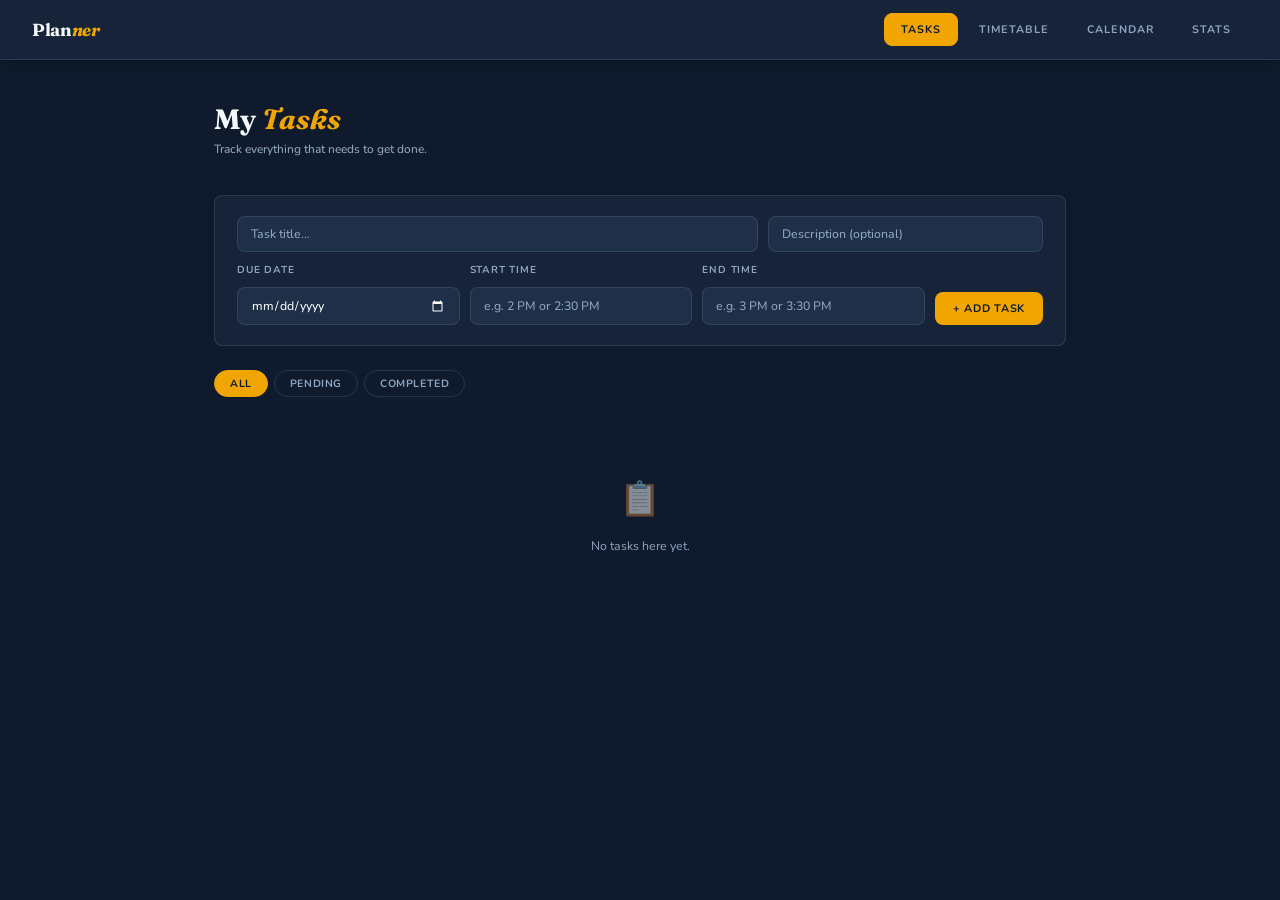
==== index.html @ 4e7e7e3a "planner frontend" ====
<!DOCTYPE html>
<html lang="en">

<head>
    <meta charset="UTF-8">
    <meta name="viewport" content="width=device-width, initial-scale=1.0">
    <title>Planner — Tasks</title>
    <link rel="stylesheet" href="/static/style.css">
</head>

<body>

    <nav>
        <a class="nav-brand" href="/">Plan<em>ner</em></a>
        <div class="nav-links">
            <a class="nav-link active" href="/">Tasks</a>
            <a class="nav-link" href="/timetable">Timetable</a>
            <a class="nav-link" href="/calendar">Calendar</a>
            <a class="nav-link" href="/stats">Stats</a>
        </div>
    </nav>

    <div class="page">

        <div class="page-header">
            <h1 class="page-title">My <em>Tasks</em></h1>
            <p class="page-sub">Track everything that needs to get done.</p>
        </div>

        <form class="add-form" id="add-form">

            <div class="form-row">
                <input id="f-title" class="form-input" type="text" placeholder="Task title…" required maxlength="120"
                    style="flex:2">
                <input id="f-desc" class="form-input" type="text" placeholder="Description (optional)">
            </div>

            <div class="form-row">

                <div style="display:flex;flex-direction:column;gap:4px;flex:1;min-width:140px">
                    <label class="form-label">Due Date</label>
                    <input id="f-due" class="form-input" type="date">
                </div>

                <div style="display:flex;flex-direction:column;gap:4px;flex:1;min-width:140px">
                    <label class="form-label">Start Time</label>
                    <input id="f-start" class="form-input" type="text" placeholder="e.g. 2 PM or 2:30 PM">
                </div>

                <div style="display:flex;flex-direction:column;gap:4px;flex:1;min-width:140px">
                    <label class="form-label">End Time</label>
                    <input id="f-end" class="form-input" type="text" placeholder="e.g. 3 PM or 3:30 PM">
                </div>

                <div style="display:flex;align-items:flex-end">
                    <button type="submit" class="btn btn-primary">+ Add Task</button>
                </div>

            </div>

        </form>

        <div class="filters">
            <button class="filter-btn active" data-filter="all">All</button>
            <button class="filter-btn" data-filter="pending">Pending</button>
            <button class="filter-btn" data-filter="completed">Completed</button>
        </div>

        <div id="task-list"></div>

    </div>

    <div id="toast"></div>
    <!-- db.js must load before script.js -->
    <script src="/static/db.js"></script>
    <script src="/static/script.js"></script>

</body>

</html>
---- static/style.css ----
@import url('https://fonts.googleapis.com/css2?family=Fraunces:ital,opsz,wght@0,9..144,300;0,9..144,600;0,9..144,700;1,9..144,300&family=IBM+Plex+Mono:wght@400;600&family=Nunito:wght@400;500;600;700&display=swap');

*, *::before, *::after { box-sizing: border-box; margin: 0; padding: 0; }

:root {
  --navy:    #0f1b2d;
  --navy2:   #162338;
  --navy3:   #1e2f47;
  --navy4:   #253957;
  --amber:   #f0a500;
  --amber2:  #ffc840;
  --amber-bg:#fff8e6;
  --slate:   #8ea4c0;
  --slate2:  #b4c7dc;
  --white:   #f5f8fc;
  --red:     #e05252;
  --green:   #3db87a;
  --border:  rgba(142,164,192,0.18);
  --border2: rgba(142,164,192,0.32);
  --shadow:  0 2px 12px rgba(15,27,45,0.25);
  --shadow2: 0 8px 32px rgba(15,27,45,0.35);
  --radius:  8px;
  --nav-h:   60px;
}

html { font-size: 14px; scroll-behavior: smooth; }

body {
  font-family: 'Nunito', sans-serif;
  background: var(--navy);
  color: var(--white);
  min-height: 100vh;
  line-height: 1.6;
}

/* ════════════════════════════════
   NAV
════════════════════════════════ */
nav {
  position: sticky; top: 0; z-index: 200;
  height: var(--nav-h);
  background: var(--navy2);
  border-bottom: 1px solid var(--border);
  display: flex; align-items: center;
  padding: 0 32px; gap: 0;
  box-shadow: 0 1px 20px rgba(0,0,0,0.3);
}

.nav-brand {
  font-family: 'Fraunces', serif;
  font-size: 1.25rem; font-weight: 700;
  color: var(--white);
  text-decoration: none;
  margin-right: auto;
  letter-spacing: -0.02em;
}

.nav-brand em { color: var(--amber); font-style: italic; }

.nav-links { display: flex; gap: 4px; }

.nav-link {
  text-decoration: none;
  color: var(--slate);
  font-size: 0.78rem; font-weight: 700;
  text-transform: uppercase; letter-spacing: 1px;
  padding: 7px 16px;
  border-radius: var(--radius);
  transition: all 0.18s;
  border: 1px solid transparent;
}

.nav-link:hover { color: var(--white); background: var(--navy3); }

.nav-link.active {
  color: var(--navy);
  background: var(--amber);
  border-color: var(--amber);
}

/* ════════════════════════════════
   LAYOUT
════════════════════════════════ */
.page {
  max-width: 900px; margin: 0 auto;
  padding: 44px 24px 80px;
}

.page-header { margin-bottom: 36px; }

.page-title {
  font-family: 'Fraunces', serif;
  font-size: 2rem; font-weight: 700;
  line-height: 1.1; color: var(--white);
  margin-bottom: 5px;
}

.page-title em { color: var(--amber); font-style: italic; }

.page-sub {
  color: var(--slate);
  font-size: 0.85rem; font-weight: 500;
}

/* ════════════════════════════════
   CARD BASE
════════════════════════════════ */
.card {
  background: var(--navy2);
  border: 1px solid var(--border);
  border-radius: var(--radius);
  padding: 20px 22px;
  box-shadow: var(--shadow);
}

/* ════════════════════════════════
   ADD TASK FORM
════════════════════════════════ */
.add-form {
  background: var(--navy2);
  border: 1px solid var(--border);
  border-radius: var(--radius);
  padding: 20px 22px;
  margin-bottom: 24px;
  box-shadow: var(--shadow);
}

.form-row {
  display: flex; gap: 10px; flex-wrap: wrap;
  margin-bottom: 10px;
}

.form-row:last-child { margin-bottom: 0; }

.form-input {
  flex: 1; min-width: 140px;
  background: var(--navy3);
  border: 1px solid var(--border);
  border-radius: var(--radius);
  padding: 9px 13px;
  font-family: 'Nunito', sans-serif;
  font-size: 0.88rem; font-weight: 500;
  color: var(--white);
  outline: none;
  transition: border-color 0.2s, box-shadow 0.2s;
}

.form-input::placeholder { color: var(--slate); }

.form-input:focus {
  border-color: var(--amber);
  box-shadow: 0 0 0 3px rgba(240,165,0,0.15);
}

.form-input[type="date"],
.form-input[type="time"] {
  cursor: pointer;
  color-scheme: dark;
}

.form-label {
  display: block;
  font-size: 0.72rem; font-weight: 700;
  text-transform: uppercase; letter-spacing: 0.8px;
  color: var(--slate);
  margin-bottom: 5px;
}

/* Buttons */
.btn {
  display: inline-flex; align-items: center; gap: 6px;
  padding: 9px 18px;
  border: none; border-radius: var(--radius);
  font-family: 'Nunito', sans-serif;
  font-size: 0.78rem; font-weight: 700;
  text-transform: uppercase; letter-spacing: 0.7px;
  cursor: pointer; transition: all 0.18s;
  white-space: nowrap;
}

.btn-primary {
  background: var(--amber); color: var(--navy);
}
.btn-primary:hover {
  background: var(--amber2);
  transform: translateY(-1px);
  box-shadow: 0 4px 14px rgba(240,165,0,0.35);
}

.btn-ghost {
  background: var(--navy3); color: var(--slate2);
  border: 1px solid var(--border);
}
.btn-ghost:hover { background: var(--navy4); color: var(--white); }

.btn-danger {
  background: transparent; color: var(--red);
  border: 1px solid rgba(224,82,82,0.25);
}
.btn-danger:hover { background: rgba(224,82,82,0.12); }

.btn-sm { padding: 5px 11px; font-size: 0.72rem; }

/* ════════════════════════════════
   FILTERS
════════════════════════════════ */
.filters {
  display: flex; gap: 6px; margin-bottom: 20px; flex-wrap: wrap;
}

.filter-btn {
  padding: 5px 15px;
  border: 1px solid var(--border);
  border-radius: 20px;
  background: transparent; color: var(--slate);
  font-family: 'Nunito', sans-serif;
  font-size: 0.75rem; font-weight: 700;
  text-transform: uppercase; letter-spacing: 0.6px;
  cursor: pointer; transition: all 0.18s;
}

.filter-btn:hover { border-color: var(--slate2); color: var(--white); }
.filter-btn.active {
  background: var(--amber); color: var(--navy);
  border-color: var(--amber);
}

/* ════════════════════════════════
   TASK CARDS
════════════════════════════════ */
#task-list { display: flex; flex-direction: column; gap: 7px; }

.task-card {
  background: var(--navy2);
  border: 1px solid var(--border);
  border-radius: var(--radius);
  padding: 13px 16px;
  display: flex; align-items: flex-start; gap: 13px;
  box-shadow: 0 1px 6px rgba(0,0,0,0.2);
  transition: all 0.2s;
  animation: fadeUp 0.22s ease;
}

@keyframes fadeUp {
  from { opacity:0; transform:translateY(-6px); }
  to   { opacity:1; transform:translateY(0); }
}

.task-card:hover {
  border-color: var(--border2);
  box-shadow: 0 4px 18px rgba(0,0,0,0.3);
  transform: translateY(-1px);
}

.task-card.done    { opacity: 0.55; }
.task-card.overdue { border-left: 3px solid var(--red); }
.task-card.today-task { border-left: 3px solid var(--amber); }

/* Checkbox */
.task-check {
  width: 17px; height: 17px; flex-shrink: 0; margin-top: 2px;
  border: 2px solid var(--border2); border-radius: 4px;
  cursor: pointer; appearance: none;
  background: transparent;
  transition: all 0.18s; position: relative;
}

.task-check:hover { border-color: var(--green); }

.task-check:checked {
  background: var(--green); border-color: var(--green);
}

.task-check:checked::after {
  content: '✓';
  position: absolute; top: -2px; left: 2px;
  font-size: 11px; font-weight: 700; color: white;
}

.task-body { flex: 1; min-width: 0; }

.task-title {
  font-weight: 700; font-size: 0.92rem;
  color: var(--white); margin-bottom: 2px;
}

.task-card.done .task-title {
  text-decoration: line-through; color: var(--slate);
}

.task-desc { font-size: 0.8rem; color: var(--slate); font-weight: 400; }

.task-meta {
  display: flex; align-items: center; gap: 8px;
  margin-top: 5px; flex-wrap: wrap;
}

.meta-chip {
  font-family: 'IBM Plex Mono', monospace;
  font-size: 0.7rem;
  padding: 2px 8px;
  border-radius: 4px;
  font-weight: 600;
}

.chip-date  { background: rgba(142,164,192,0.12); color: var(--slate2); }
.chip-time  { background: rgba(240,165,0,0.12);   color: var(--amber); }
.chip-overdue { background: rgba(224,82,82,0.15); color: var(--red); }
.chip-today   { background: rgba(240,165,0,0.15); color: var(--amber2); }

.task-actions { display: flex; gap: 5px; flex-shrink: 0; }

/* Inline edit */
.edit-input {
  background: transparent;
  border: none; border-bottom: 1px solid var(--amber);
  color: var(--white);
  font-family: 'Nunito', sans-serif;
  font-size: 0.92rem; font-weight: 700;
  outline: none; width: 100%;
  padding-bottom: 2px;
}

/* Empty */
.empty {
  text-align: center; padding: 56px 20px;
  color: var(--slate);
}

.empty-icon { font-size: 2.4rem; margin-bottom: 10px; opacity: 0.5; }
.empty p    { font-size: 0.88rem; }

/* ════════════════════════════════
   TIMETABLE
════════════════════════════════ */
.tt-date-nav {
  display: flex; align-items: center; gap: 12px;
  margin-bottom: 24px;
}

.tt-date-label {
  font-family: 'Fraunces', serif;
  font-size: 1.3rem; font-weight: 700;
  flex: 1;
}

.tt-grid {
  display: flex; flex-direction: column; gap: 0;
  border: 1px solid var(--border);
  border-radius: var(--radius);
  overflow: hidden;
}

.tt-row {
  display: flex; align-items: stretch;
  border-bottom: 1px solid var(--border);
  min-height: 56px;
  transition: background 0.18s;
  position: relative;
}

.tt-row:last-child { border-bottom: none; }

.tt-row.current-hour {
  background: rgba(240,165,0,0.06);
}

.tt-row.current-hour .tt-hour {
  color: var(--amber);
  border-right-color: var(--amber);
}

.tt-hour {
  width: 80px; flex-shrink: 0;
  font-family: 'IBM Plex Mono', monospace;
  font-size: 0.72rem; font-weight: 600;
  color: var(--slate);
  padding: 8px 12px;
  border-right: 1px solid var(--border);
  display: flex; align-items: flex-start;
  background: var(--navy2);
}

.tt-slot {
  flex: 1; padding: 6px 10px;
  display: flex; flex-wrap: wrap; gap: 5px;
  align-items: center; min-height: 56px;
  background: var(--navy3);
  cursor: pointer; transition: background 0.15s;
  position: relative;
}

.tt-slot:hover { background: var(--navy4); }

.tt-slot.has-tasks { background: var(--navy3); }

/* Add button hint on hover */
.tt-slot::after {
  content: '+ add';
  position: absolute; right: 10px; top: 50%; transform: translateY(-50%);
  font-size: 0.68rem; font-weight: 700;
  color: var(--slate);
  opacity: 0; transition: opacity 0.18s;
  text-transform: uppercase; letter-spacing: 0.5px;
  pointer-events: none;
}

.tt-slot:hover::after { opacity: 1; }

.tt-task-pill {
  display: inline-flex; align-items: center; gap: 7px;
  background: var(--navy4);
  border: 1px solid var(--border2);
  border-radius: 5px;
  padding: 4px 10px;
  font-size: 0.8rem; font-weight: 600;
  color: var(--white);
  max-width: 320px;
  transition: all 0.18s;
  cursor: default;
}

.tt-task-pill:hover { border-color: var(--amber); }

.tt-task-pill.done {
  opacity: 0.45;
  text-decoration: line-through;
  color: var(--slate);
}

.tt-pill-dot {
  width: 7px; height: 7px; border-radius: 50%;
  background: var(--amber); flex-shrink: 0;
}

.tt-pill-dot.done { background: var(--green); }

.tt-task-pill .del-pill {
  font-size: 0.7rem; color: var(--slate);
  background: none; border: none; cursor: pointer;
  padding: 0 0 0 3px;
  transition: color 0.15s;
  line-height: 1;
}

.tt-task-pill .del-pill:hover { color: var(--red); }

/* Current time marker */
.tt-now-line {
  position: absolute; left: 80px; right: 0;
  height: 2px; background: var(--amber);
  pointer-events: none; z-index: 10;
}

.tt-now-line::before {
  content: '';
  position: absolute; left: -5px; top: -4px;
  width: 10px; height: 10px;
  border-radius: 50%; background: var(--amber);
}

/* ════════════════════════════════
   CALENDAR
════════════════════════════════ */
.cal-nav {
  display: flex; align-items: center; justify-content: space-between;
  margin-bottom: 20px;
}

.cal-month-title {
  font-family: 'Fraunces', serif;
  font-size: 1.3rem; font-weight: 700;
}

.cal-header {
  display: grid; grid-template-columns: repeat(7,1fr);
  gap: 4px; margin-bottom: 4px;
}

.cal-day-name {
  text-align: center;
  font-size: 0.7rem; font-weight: 700;
  text-transform: uppercase; letter-spacing: 0.8px;
  color: var(--slate); padding: 8px 0;
}

.cal-grid { display: grid; grid-template-columns: repeat(7,1fr); gap: 4px; }

.cal-cell {
  min-height: 80px;
  background: var(--navy2);
  border: 1px solid var(--border);
  border-radius: var(--radius);
  padding: 7px 6px;
  cursor: pointer; transition: all 0.18s;
  position: relative; overflow: hidden;
}

.cal-cell.empty { background: transparent; border-color: transparent; cursor: default; pointer-events: none; }
.cal-cell:not(.empty):hover { border-color: var(--border2); box-shadow: 0 4px 12px rgba(0,0,0,0.25); }
.cal-cell.today  { border-color: var(--amber); }
.cal-cell.has-task { background: var(--navy3); }
.cal-cell.has-overdue { border-left: 3px solid var(--red); }
.cal-cell.selected { border-color: var(--amber); box-shadow: 0 0 0 2px rgba(240,165,0,0.3); }

.cal-num {
  font-family: 'IBM Plex Mono', monospace;
  font-size: 0.82rem; font-weight: 600;
  color: var(--slate2); margin-bottom: 4px;
  display: flex; align-items: center; justify-content: center;
  width: 22px; height: 22px;
}

.cal-cell.today .cal-num {
  background: var(--amber); color: var(--navy);
  border-radius: 50%; font-size: 0.75rem;
}

.cal-dot {
  font-size: 0.65rem; font-weight: 700;
  padding: 1px 5px; border-radius: 3px;
  margin-bottom: 2px;
  overflow: hidden; text-overflow: ellipsis; white-space: nowrap;
  background: rgba(142,164,192,0.1); color: var(--slate2);
}

.cal-dot.overdue { background: rgba(224,82,82,0.15); color: var(--red); }
.cal-dot.done    { background: rgba(61,184,122,0.1); color: var(--green); text-decoration: line-through; }

/* Day detail panel */
.day-panel {
  margin-top: 20px;
  background: var(--navy2);
  border: 1px solid var(--border);
  border-radius: var(--radius);
  padding: 20px 22px;
  display: none;
  animation: fadeUp 0.2s ease;
}

.day-panel.open { display: block; }

.day-panel-title {
  font-family: 'Fraunces', serif;
  font-size: 1.05rem; font-weight: 700;
  margin-bottom: 14px;
  padding-bottom: 10px; border-bottom: 1px solid var(--border);
}

/* Legend */
.cal-legend {
  display: flex; gap: 18px; margin-top: 16px; flex-wrap: wrap;
}

.legend-item {
  display: flex; align-items: center; gap: 6px;
  font-size: 0.75rem; color: var(--slate); font-weight: 600;
}

.legend-dot {
  width: 10px; height: 10px; border-radius: 2px;
}

/* ════════════════════════════════
   STATS
════════════════════════════════ */
.stats-grid {
  display: grid;
  grid-template-columns: repeat(auto-fill, minmax(160px,1fr));
  gap: 12px; margin-bottom: 32px;
}

.stat-card {
  background: var(--navy2);
  border: 1px solid var(--border);
  border-radius: var(--radius);
  padding: 20px 18px;
  box-shadow: var(--shadow);
  transition: transform 0.18s, box-shadow 0.18s;
}

.stat-card:hover { transform: translateY(-2px); box-shadow: var(--shadow2); }

.stat-val {
  font-family: 'Fraunces', serif;
  font-size: 2.4rem; font-weight: 700; line-height: 1;
  margin-bottom: 4px;
}

.stat-label {
  font-size: 0.72rem; font-weight: 700;
  text-transform: uppercase; letter-spacing: 0.7px;
  color: var(--slate);
}

.stat-card.amber .stat-val { color: var(--amber); }
.stat-card.green .stat-val { color: var(--green); }
.stat-card.red   .stat-val { color: var(--red); }

/* Progress */
.progress-wrap { margin-bottom: 32px; }

.progress-head {
  display: flex; justify-content: space-between;
  margin-bottom: 8px;
}

.progress-head span {
  font-size: 0.75rem; font-weight: 700;
  text-transform: uppercase; letter-spacing: 0.6px; color: var(--slate);
}

.progress-head strong {
  font-family: 'Fraunces', serif; font-size: 1.3rem;
}

.progress-track {
  height: 9px; background: var(--navy3);
  border-radius: 10px; overflow: hidden;
}

.progress-fill {
  height: 100%; border-radius: 10px;
  background: linear-gradient(90deg, var(--amber), var(--amber2));
  transition: width 0.9s cubic-bezier(0.4,0,0.2,1);
}

/* Bar chart */
.chart-section {
  background: var(--navy2);
  border: 1px solid var(--border);
  border-radius: var(--radius);
  padding: 22px;
  box-shadow: var(--shadow);
}

.chart-title {
  font-family: 'Fraunces', serif;
  font-size: 1rem; margin-bottom: 20px;
}

.bar-chart {
  display: flex; align-items: flex-end; gap: 10px;
  height: 130px; padding-bottom: 26px; position: relative;
}

.bar-chart::after {
  content: '';
  position: absolute; bottom: 26px; left: 0; right: 0;
  height: 1px; background: var(--border);
}

.bar-col { flex: 1; display: flex; flex-direction: column; align-items: center; gap: 4px; }

.bar {
  width: 100%; min-height: 4px; border-radius: 4px 4px 0 0;
  background: linear-gradient(0deg, var(--amber), var(--amber2));
  position: relative;
  transition: height 0.5s cubic-bezier(0.4,0,0.2,1);
}

.bar:hover::after {
  content: attr(data-v);
  position: absolute; top: -24px; left: 50%; transform: translateX(-50%);
  background: var(--amber); color: var(--navy);
  font-size: 11px; font-weight: 700;
  padding: 2px 7px; border-radius: 3px; white-space: nowrap;
}

.bar-label {
  font-family: 'IBM Plex Mono', monospace;
  font-size: 0.68rem; font-weight: 600; color: var(--slate);
  text-transform: uppercase;
}

/* ════════════════════════════════
   MODAL (for timetable add)
════════════════════════════════ */
.modal-overlay {
  position: fixed; inset: 0;
  background: rgba(10,16,28,0.75);
  backdrop-filter: blur(4px);
  display: flex; align-items: center; justify-content: center;
  z-index: 500; opacity: 0; pointer-events: none;
  transition: opacity 0.22s;
}

.modal-overlay.open { opacity: 1; pointer-events: all; }

.modal {
  background: var(--navy2);
  border: 1px solid var(--border2);
  border-radius: 12px;
  padding: 28px 26px;
  width: 420px; max-width: 96vw;
  box-shadow: var(--shadow2);
  transform: scale(0.96) translateY(10px);
  transition: transform 0.22s cubic-bezier(0.34,1.56,0.64,1);
}

.modal-overlay.open .modal {
  transform: scale(1) translateY(0);
}

.modal-title {
  font-family: 'Fraunces', serif;
  font-size: 1.15rem; margin-bottom: 20px;
  padding-bottom: 12px; border-bottom: 1px solid var(--border);
}

.modal-actions {
  display: flex; gap: 8px; justify-content: flex-end;
  margin-top: 20px; padding-top: 16px;
  border-top: 1px solid var(--border);
}

/* ════════════════════════════════
   TOAST
════════════════════════════════ */
#toast {
  position: fixed; bottom: 26px; left: 50%;
  transform: translateX(-50%) translateY(70px);
  background: var(--amber); color: var(--navy);
  padding: 10px 22px; border-radius: 30px;
  font-size: 0.82rem; font-weight: 700;
  box-shadow: 0 8px 24px rgba(240,165,0,0.35);
  transition: transform 0.3s cubic-bezier(0.34,1.56,0.64,1);
  z-index: 999; pointer-events: none; white-space: nowrap;
}

#toast.show { transform: translateX(-50%) translateY(0); }

/* ════════════════════════════════
   RESPONSIVE
════════════════════════════════ */
@media (max-width: 600px) {
  nav { padding: 0 14px; }
  .nav-brand { font-size: 1rem; }
  .nav-link { padding: 6px 10px; font-size: 0.7rem; letter-spacing: 0.5px; }
  .page { padding: 24px 12px 60px; }
  .page-title { font-size: 1.5rem; }
  .form-row { flex-direction: column; }
  .stats-grid { grid-template-columns: 1fr 1fr; }
  .cal-cell { min-height: 56px; }
  .cal-dot { display: none; }
  .tt-hour { width: 54px; font-size: 0.65rem; padding: 8px 6px; }
}
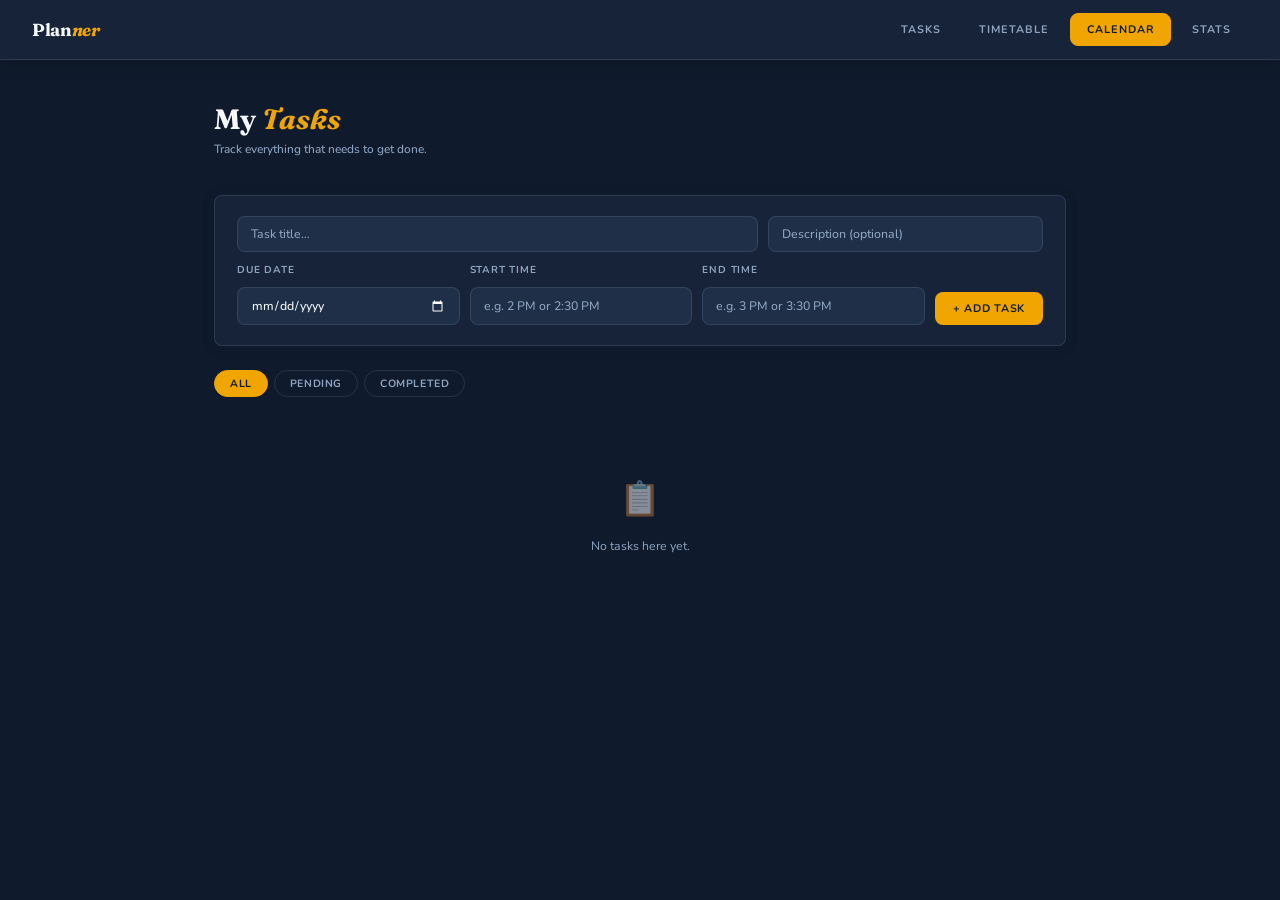
==== commit 47035ca1: "fix github pages paths" ====
--- a/index.html
+++ b/index.html
@@ -5,7 +5,7 @@
     <meta charset="UTF-8">
     <meta name="viewport" content="width=device-width, initial-scale=1.0">
     <title>Planner — Tasks</title>
-    <link rel="stylesheet" href="/static/style.css">
+    <link rel="stylesheet" href="static/style.css">
 </head>
 
 <body>
@@ -13,10 +13,10 @@
     <nav>
         <a class="nav-brand" href="/">Plan<em>ner</em></a>
         <div class="nav-links">
-            <a class="nav-link active" href="/">Tasks</a>
-            <a class="nav-link" href="/timetable">Timetable</a>
-            <a class="nav-link" href="/calendar">Calendar</a>
-            <a class="nav-link" href="/stats">Stats</a>
+            <a class="nav-link" href="index.html">Tasks</a>
+            <a class="nav-link" href="timetable.html">Timetable</a>
+            <a class="nav-link active" href="calendar.html">Calendar</a>
+            <a class="nav-link" href="stats.html">Stats</a>
         </div>
     </nav>
 
@@ -72,8 +72,8 @@
 
     <div id="toast"></div>
     <!-- db.js must load before script.js -->
-    <script src="/static/db.js"></script>
-    <script src="/static/script.js"></script>
+    <script src="static/db.js"></script>
+    <script src="static/script.js"></script>
 
 </body>
 
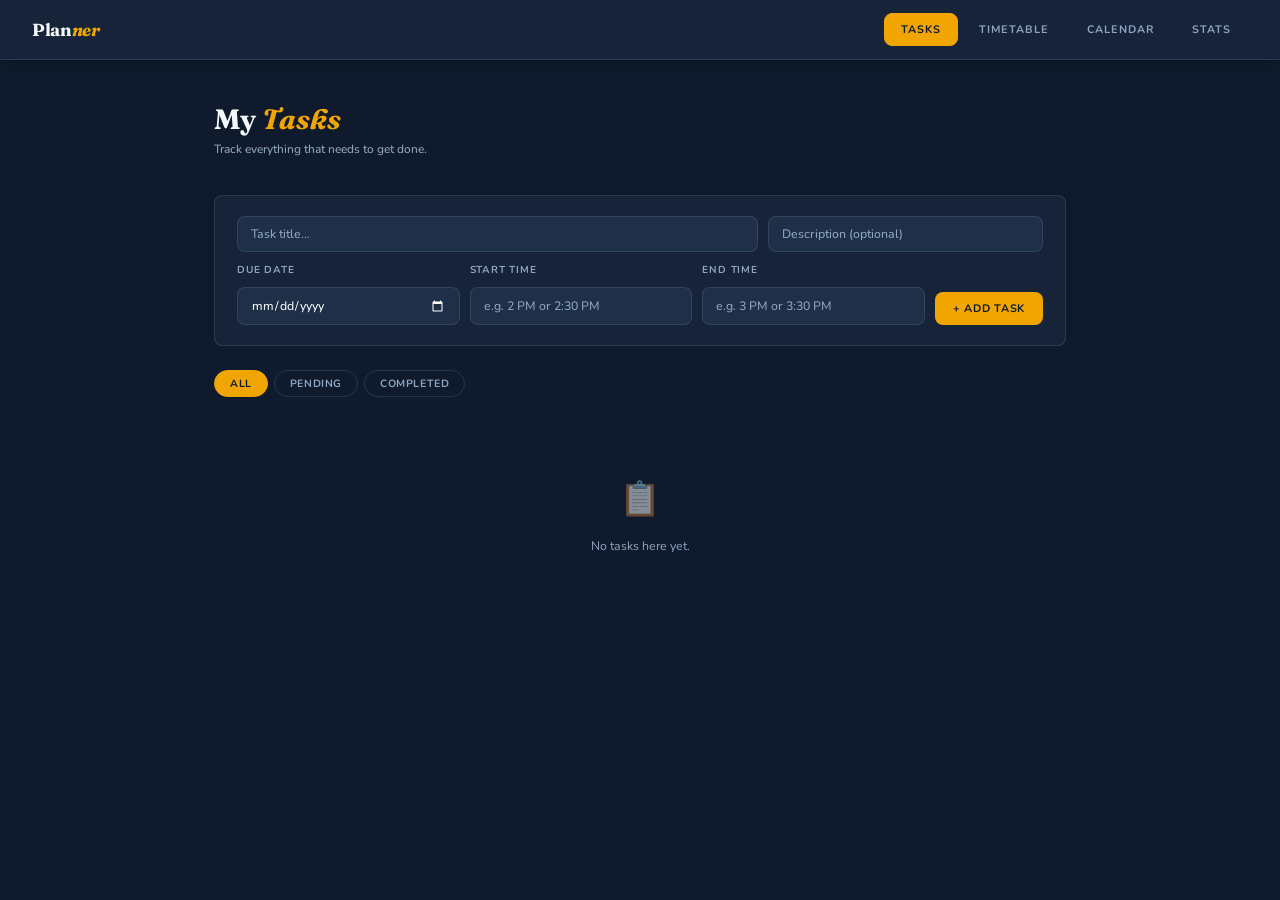
==== commit 7252611e: "fix github pages paths" ====
--- a/index.html
+++ b/index.html
@@ -13,9 +13,9 @@
     <nav>
         <a class="nav-brand" href="/">Plan<em>ner</em></a>
         <div class="nav-links">
-            <a class="nav-link" href="index.html">Tasks</a>
+            <a class="nav-link active" href="index.html">Tasks</a>
             <a class="nav-link" href="timetable.html">Timetable</a>
-            <a class="nav-link active" href="calendar.html">Calendar</a>
+            <a class="nav-link" href="calendar.html">Calendar</a>
             <a class="nav-link" href="stats.html">Stats</a>
         </div>
     </nav>
